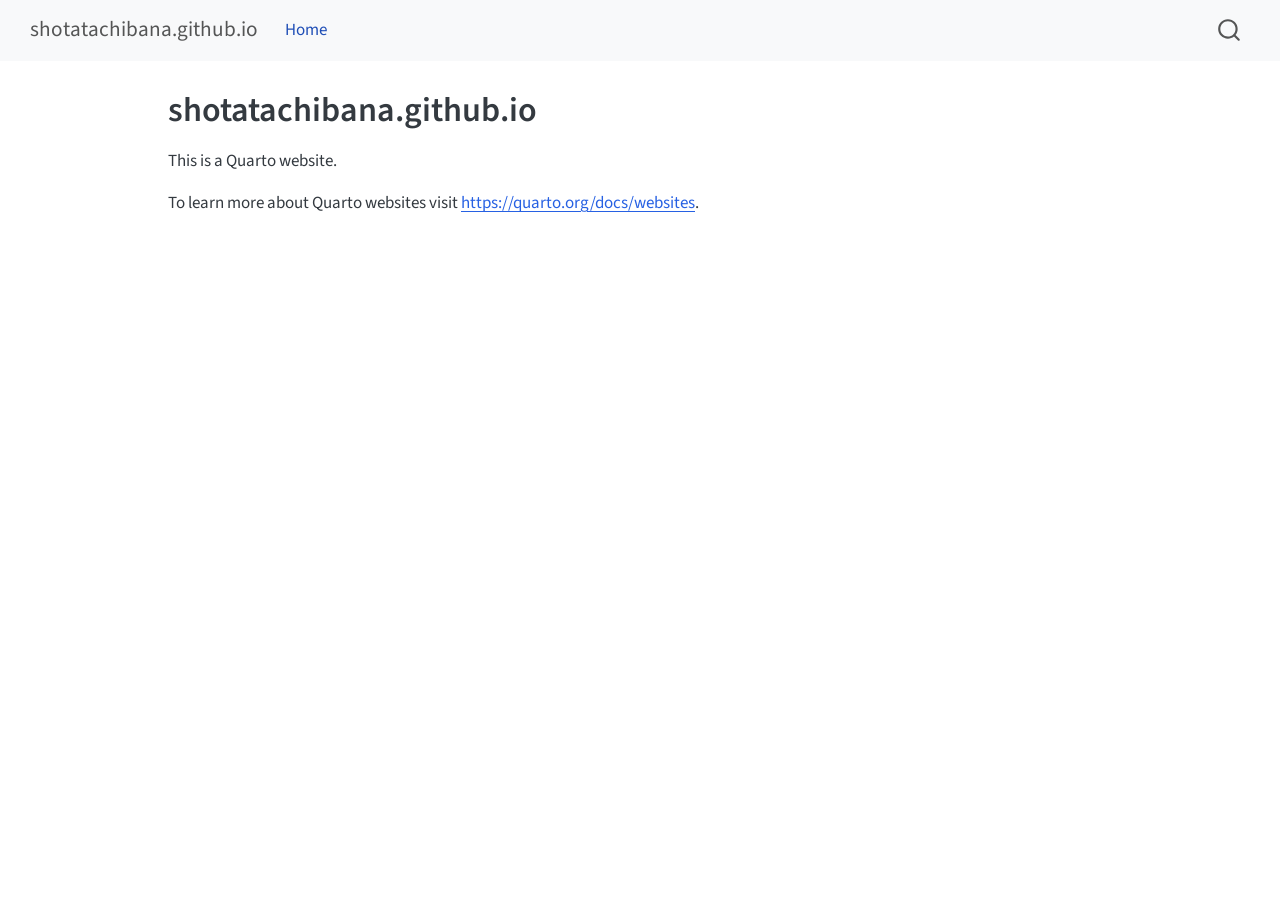
==== docs/index.html @ e4767925 "test" ====
<!DOCTYPE html>
<html xmlns="http://www.w3.org/1999/xhtml" lang="en" xml:lang="en"><head>

<meta charset="utf-8">
<meta name="generator" content="quarto-1.7.33">

<meta name="viewport" content="width=device-width, initial-scale=1.0, user-scalable=yes">


<title>shotatachibana.github.io</title>
<style>
code{white-space: pre-wrap;}
span.smallcaps{font-variant: small-caps;}
div.columns{display: flex; gap: min(4vw, 1.5em);}
div.column{flex: auto; overflow-x: auto;}
div.hanging-indent{margin-left: 1.5em; text-indent: -1.5em;}
ul.task-list{list-style: none;}
ul.task-list li input[type="checkbox"] {
  width: 0.8em;
  margin: 0 0.8em 0.2em -1em; /* quarto-specific, see https://github.com/quarto-dev/quarto-cli/issues/4556 */ 
  vertical-align: middle;
}
</style>


<script src="site_libs/quarto-nav/quarto-nav.js"></script>
<script src="site_libs/quarto-nav/headroom.min.js"></script>
<script src="site_libs/clipboard/clipboard.min.js"></script>
<script src="site_libs/quarto-search/autocomplete.umd.js"></script>
<script src="site_libs/quarto-search/fuse.min.js"></script>
<script src="site_libs/quarto-search/quarto-search.js"></script>
<meta name="quarto:offset" content="./">
<script src="site_libs/quarto-html/quarto.js" type="module"></script>
<script src="site_libs/quarto-html/tabsets/tabsets.js" type="module"></script>
<script src="site_libs/quarto-html/popper.min.js"></script>
<script src="site_libs/quarto-html/tippy.umd.min.js"></script>
<script src="site_libs/quarto-html/anchor.min.js"></script>
<link href="site_libs/quarto-html/tippy.css" rel="stylesheet">
<link href="site_libs/quarto-html/quarto-syntax-highlighting-ea385d0e468b0dd5ea5bf0780b1290d9.css" rel="stylesheet" id="quarto-text-highlighting-styles">
<script src="site_libs/bootstrap/bootstrap.min.js"></script>
<link href="site_libs/bootstrap/bootstrap-icons.css" rel="stylesheet">
<link href="site_libs/bootstrap/bootstrap-dfb324f25d9b1687192fa8be62ac8f9c.min.css" rel="stylesheet" append-hash="true" id="quarto-bootstrap" data-mode="light">
<script id="quarto-search-options" type="application/json">{
  "location": "navbar",
  "copy-button": false,
  "collapse-after": 3,
  "panel-placement": "end",
  "type": "overlay",
  "limit": 50,
  "keyboard-shortcut": [
    "f",
    "/",
    "s"
  ],
  "show-item-context": false,
  "language": {
    "search-no-results-text": "No results",
    "search-matching-documents-text": "matching documents",
    "search-copy-link-title": "Copy link to search",
    "search-hide-matches-text": "Hide additional matches",
    "search-more-match-text": "more match in this document",
    "search-more-matches-text": "more matches in this document",
    "search-clear-button-title": "Clear",
    "search-text-placeholder": "",
    "search-detached-cancel-button-title": "Cancel",
    "search-submit-button-title": "Submit",
    "search-label": "Search"
  }
}</script>


<link rel="stylesheet" href="styles.css">
</head>

<body class="nav-fixed quarto-light">

<div id="quarto-search-results"></div>
  <header id="quarto-header" class="headroom fixed-top">
    <nav class="navbar navbar-expand-lg " data-bs-theme="dark">
      <div class="navbar-container container-fluid">
      <div class="navbar-brand-container mx-auto">
    <a class="navbar-brand" href="./index.html">
    <span class="navbar-title">shotatachibana.github.io</span>
    </a>
  </div>
            <div id="quarto-search" class="" title="Search"></div>
          <button class="navbar-toggler" type="button" data-bs-toggle="collapse" data-bs-target="#navbarCollapse" aria-controls="navbarCollapse" role="menu" aria-expanded="false" aria-label="Toggle navigation" onclick="if (window.quartoToggleHeadroom) { window.quartoToggleHeadroom(); }">
  <span class="navbar-toggler-icon"></span>
</button>
          <div class="collapse navbar-collapse" id="navbarCollapse">
            <ul class="navbar-nav navbar-nav-scroll me-auto">
  <li class="nav-item">
    <a class="nav-link active" href="./index.html" aria-current="page"> 
<span class="menu-text">Home</span></a>
  </li>  
</ul>
          </div> <!-- /navcollapse -->
            <div class="quarto-navbar-tools">
</div>
      </div> <!-- /container-fluid -->
    </nav>
</header>
<!-- content -->
<div id="quarto-content" class="quarto-container page-columns page-rows-contents page-layout-article page-navbar">
<!-- sidebar -->
<!-- margin-sidebar -->
    <div id="quarto-margin-sidebar" class="sidebar margin-sidebar zindex-bottom">
        
    </div>
<!-- main -->
<main class="content" id="quarto-document-content">

<header id="title-block-header" class="quarto-title-block default">
<div class="quarto-title">
<h1 class="title">shotatachibana.github.io</h1>
</div>



<div class="quarto-title-meta">

    
  
    
  </div>
  


</header>


<p>This is a Quarto website.</p>
<p>To learn more about Quarto websites visit <a href="https://quarto.org/docs/websites" class="uri">https://quarto.org/docs/websites</a>.</p>



</main> <!-- /main -->
<script id="quarto-html-after-body" type="application/javascript">
  window.document.addEventListener("DOMContentLoaded", function (event) {
    const icon = "";
    const anchorJS = new window.AnchorJS();
    anchorJS.options = {
      placement: 'right',
      icon: icon
    };
    anchorJS.add('.anchored');
    const isCodeAnnotation = (el) => {
      for (const clz of el.classList) {
        if (clz.startsWith('code-annotation-')) {                     
          return true;
        }
      }
      return false;
    }
    const onCopySuccess = function(e) {
      // button target
      const button = e.trigger;
      // don't keep focus
      button.blur();
      // flash "checked"
      button.classList.add('code-copy-button-checked');
      var currentTitle = button.getAttribute("title");
      button.setAttribute("title", "Copied!");
      let tooltip;
      if (window.bootstrap) {
        button.setAttribute("data-bs-toggle", "tooltip");
        button.setAttribute("data-bs-placement", "left");
        button.setAttribute("data-bs-title", "Copied!");
        tooltip = new bootstrap.Tooltip(button, 
          { trigger: "manual", 
            customClass: "code-copy-button-tooltip",
            offset: [0, -8]});
        tooltip.show();    
      }
      setTimeout(function() {
        if (tooltip) {
          tooltip.hide();
          button.removeAttribute("data-bs-title");
          button.removeAttribute("data-bs-toggle");
          button.removeAttribute("data-bs-placement");
        }
        button.setAttribute("title", currentTitle);
        button.classList.remove('code-copy-button-checked');
      }, 1000);
      // clear code selection
      e.clearSelection();
    }
    const getTextToCopy = function(trigger) {
        const codeEl = trigger.previousElementSibling.cloneNode(true);
        for (const childEl of codeEl.children) {
          if (isCodeAnnotation(childEl)) {
            childEl.remove();
          }
        }
        return codeEl.innerText;
    }
    const clipboard = new window.ClipboardJS('.code-copy-button:not([data-in-quarto-modal])', {
      text: getTextToCopy
    });
    clipboard.on('success', onCopySuccess);
    if (window.document.getElementById('quarto-embedded-source-code-modal')) {
      const clipboardModal = new window.ClipboardJS('.code-copy-button[data-in-quarto-modal]', {
        text: getTextToCopy,
        container: window.document.getElementById('quarto-embedded-source-code-modal')
      });
      clipboardModal.on('success', onCopySuccess);
    }
      var localhostRegex = new RegExp(/^(?:http|https):\/\/localhost\:?[0-9]*\//);
      var mailtoRegex = new RegExp(/^mailto:/);
        var filterRegex = new RegExp('/' + window.location.host + '/');
      var isInternal = (href) => {
          return filterRegex.test(href) || localhostRegex.test(href) || mailtoRegex.test(href);
      }
      // Inspect non-navigation links and adorn them if external
     var links = window.document.querySelectorAll('a[href]:not(.nav-link):not(.navbar-brand):not(.toc-action):not(.sidebar-link):not(.sidebar-item-toggle):not(.pagination-link):not(.no-external):not([aria-hidden]):not(.dropdown-item):not(.quarto-navigation-tool):not(.about-link)');
      for (var i=0; i<links.length; i++) {
        const link = links[i];
        if (!isInternal(link.href)) {
          // undo the damage that might have been done by quarto-nav.js in the case of
          // links that we want to consider external
          if (link.dataset.originalHref !== undefined) {
            link.href = link.dataset.originalHref;
          }
        }
      }
    function tippyHover(el, contentFn, onTriggerFn, onUntriggerFn) {
      const config = {
        allowHTML: true,
        maxWidth: 500,
        delay: 100,
        arrow: false,
        appendTo: function(el) {
            return el.parentElement;
        },
        interactive: true,
        interactiveBorder: 10,
        theme: 'quarto',
        placement: 'bottom-start',
      };
      if (contentFn) {
        config.content = contentFn;
      }
      if (onTriggerFn) {
        config.onTrigger = onTriggerFn;
      }
      if (onUntriggerFn) {
        config.onUntrigger = onUntriggerFn;
      }
      window.tippy(el, config); 
    }
    const noterefs = window.document.querySelectorAll('a[role="doc-noteref"]');
    for (var i=0; i<noterefs.length; i++) {
      const ref = noterefs[i];
      tippyHover(ref, function() {
        // use id or data attribute instead here
        let href = ref.getAttribute('data-footnote-href') || ref.getAttribute('href');
        try { href = new URL(href).hash; } catch {}
        const id = href.replace(/^#\/?/, "");
        const note = window.document.getElementById(id);
        if (note) {
          return note.innerHTML;
        } else {
          return "";
        }
      });
    }
    const xrefs = window.document.querySelectorAll('a.quarto-xref');
    const processXRef = (id, note) => {
      // Strip column container classes
      const stripColumnClz = (el) => {
        el.classList.remove("page-full", "page-columns");
        if (el.children) {
          for (const child of el.children) {
            stripColumnClz(child);
          }
        }
      }
      stripColumnClz(note)
      if (id === null || id.startsWith('sec-')) {
        // Special case sections, only their first couple elements
        const container = document.createElement("div");
        if (note.children && note.children.length > 2) {
          container.appendChild(note.children[0].cloneNode(true));
          for (let i = 1; i < note.children.length; i++) {
            const child = note.children[i];
            if (child.tagName === "P" && child.innerText === "") {
              continue;
            } else {
              container.appendChild(child.cloneNode(true));
              break;
            }
          }
          if (window.Quarto?.typesetMath) {
            window.Quarto.typesetMath(container);
          }
          return container.innerHTML
        } else {
          if (window.Quarto?.typesetMath) {
            window.Quarto.typesetMath(note);
          }
          return note.innerHTML;
        }
      } else {
        // Remove any anchor links if they are present
        const anchorLink = note.querySelector('a.anchorjs-link');
        if (anchorLink) {
          anchorLink.remove();
        }
        if (window.Quarto?.typesetMath) {
          window.Quarto.typesetMath(note);
        }
        if (note.classList.contains("callout")) {
          return note.outerHTML;
        } else {
          return note.innerHTML;
        }
      }
    }
    for (var i=0; i<xrefs.length; i++) {
      const xref = xrefs[i];
      tippyHover(xref, undefined, function(instance) {
        instance.disable();
        let url = xref.getAttribute('href');
        let hash = undefined; 
        if (url.startsWith('#')) {
          hash = url;
        } else {
          try { hash = new URL(url).hash; } catch {}
        }
        if (hash) {
          const id = hash.replace(/^#\/?/, "");
          const note = window.document.getElementById(id);
          if (note !== null) {
            try {
              const html = processXRef(id, note.cloneNode(true));
              instance.setContent(html);
            } finally {
              instance.enable();
              instance.show();
            }
          } else {
            // See if we can fetch this
            fetch(url.split('#')[0])
            .then(res => res.text())
            .then(html => {
              const parser = new DOMParser();
              const htmlDoc = parser.parseFromString(html, "text/html");
              const note = htmlDoc.getElementById(id);
              if (note !== null) {
                const html = processXRef(id, note);
                instance.setContent(html);
              } 
            }).finally(() => {
              instance.enable();
              instance.show();
            });
          }
        } else {
          // See if we can fetch a full url (with no hash to target)
          // This is a special case and we should probably do some content thinning / targeting
          fetch(url)
          .then(res => res.text())
          .then(html => {
            const parser = new DOMParser();
            const htmlDoc = parser.parseFromString(html, "text/html");
            const note = htmlDoc.querySelector('main.content');
            if (note !== null) {
              // This should only happen for chapter cross references
              // (since there is no id in the URL)
              // remove the first header
              if (note.children.length > 0 && note.children[0].tagName === "HEADER") {
                note.children[0].remove();
              }
              const html = processXRef(null, note);
              instance.setContent(html);
            } 
          }).finally(() => {
            instance.enable();
            instance.show();
          });
        }
      }, function(instance) {
      });
    }
        let selectedAnnoteEl;
        const selectorForAnnotation = ( cell, annotation) => {
          let cellAttr = 'data-code-cell="' + cell + '"';
          let lineAttr = 'data-code-annotation="' +  annotation + '"';
          const selector = 'span[' + cellAttr + '][' + lineAttr + ']';
          return selector;
        }
        const selectCodeLines = (annoteEl) => {
          const doc = window.document;
          const targetCell = annoteEl.getAttribute("data-target-cell");
          const targetAnnotation = annoteEl.getAttribute("data-target-annotation");
          const annoteSpan = window.document.querySelector(selectorForAnnotation(targetCell, targetAnnotation));
          const lines = annoteSpan.getAttribute("data-code-lines").split(",");
          const lineIds = lines.map((line) => {
            return targetCell + "-" + line;
          })
          let top = null;
          let height = null;
          let parent = null;
          if (lineIds.length > 0) {
              //compute the position of the single el (top and bottom and make a div)
              const el = window.document.getElementById(lineIds[0]);
              top = el.offsetTop;
              height = el.offsetHeight;
              parent = el.parentElement.parentElement;
            if (lineIds.length > 1) {
              const lastEl = window.document.getElementById(lineIds[lineIds.length - 1]);
              const bottom = lastEl.offsetTop + lastEl.offsetHeight;
              height = bottom - top;
            }
            if (top !== null && height !== null && parent !== null) {
              // cook up a div (if necessary) and position it 
              let div = window.document.getElementById("code-annotation-line-highlight");
              if (div === null) {
                div = window.document.createElement("div");
                div.setAttribute("id", "code-annotation-line-highlight");
                div.style.position = 'absolute';
                parent.appendChild(div);
              }
              div.style.top = top - 2 + "px";
              div.style.height = height + 4 + "px";
              div.style.left = 0;
              let gutterDiv = window.document.getElementById("code-annotation-line-highlight-gutter");
              if (gutterDiv === null) {
                gutterDiv = window.document.createElement("div");
                gutterDiv.setAttribute("id", "code-annotation-line-highlight-gutter");
                gutterDiv.style.position = 'absolute';
                const codeCell = window.document.getElementById(targetCell);
                const gutter = codeCell.querySelector('.code-annotation-gutter');
                gutter.appendChild(gutterDiv);
              }
              gutterDiv.style.top = top - 2 + "px";
              gutterDiv.style.height = height + 4 + "px";
            }
            selectedAnnoteEl = annoteEl;
          }
        };
        const unselectCodeLines = () => {
          const elementsIds = ["code-annotation-line-highlight", "code-annotation-line-highlight-gutter"];
          elementsIds.forEach((elId) => {
            const div = window.document.getElementById(elId);
            if (div) {
              div.remove();
            }
          });
          selectedAnnoteEl = undefined;
        };
          // Handle positioning of the toggle
      window.addEventListener(
        "resize",
        throttle(() => {
          elRect = undefined;
          if (selectedAnnoteEl) {
            selectCodeLines(selectedAnnoteEl);
          }
        }, 10)
      );
      function throttle(fn, ms) {
      let throttle = false;
      let timer;
        return (...args) => {
          if(!throttle) { // first call gets through
              fn.apply(this, args);
              throttle = true;
          } else { // all the others get throttled
              if(timer) clearTimeout(timer); // cancel #2
              timer = setTimeout(() => {
                fn.apply(this, args);
                timer = throttle = false;
              }, ms);
          }
        };
      }
        // Attach click handler to the DT
        const annoteDls = window.document.querySelectorAll('dt[data-target-cell]');
        for (const annoteDlNode of annoteDls) {
          annoteDlNode.addEventListener('click', (event) => {
            const clickedEl = event.target;
            if (clickedEl !== selectedAnnoteEl) {
              unselectCodeLines();
              const activeEl = window.document.querySelector('dt[data-target-cell].code-annotation-active');
              if (activeEl) {
                activeEl.classList.remove('code-annotation-active');
              }
              selectCodeLines(clickedEl);
              clickedEl.classList.add('code-annotation-active');
            } else {
              // Unselect the line
              unselectCodeLines();
              clickedEl.classList.remove('code-annotation-active');
            }
          });
        }
    const findCites = (el) => {
      const parentEl = el.parentElement;
      if (parentEl) {
        const cites = parentEl.dataset.cites;
        if (cites) {
          return {
            el,
            cites: cites.split(' ')
          };
        } else {
          return findCites(el.parentElement)
        }
      } else {
        return undefined;
      }
    };
    var bibliorefs = window.document.querySelectorAll('a[role="doc-biblioref"]');
    for (var i=0; i<bibliorefs.length; i++) {
      const ref = bibliorefs[i];
      const citeInfo = findCites(ref);
      if (citeInfo) {
        tippyHover(citeInfo.el, function() {
          var popup = window.document.createElement('div');
          citeInfo.cites.forEach(function(cite) {
            var citeDiv = window.document.createElement('div');
            citeDiv.classList.add('hanging-indent');
            citeDiv.classList.add('csl-entry');
            var biblioDiv = window.document.getElementById('ref-' + cite);
            if (biblioDiv) {
              citeDiv.innerHTML = biblioDiv.innerHTML;
            }
            popup.appendChild(citeDiv);
          });
          return popup.innerHTML;
        });
      }
    }
  });
  </script>
</div> <!-- /content -->




</body></html>
---- docs/site_libs/quarto-html/tippy.css ----
.tippy-box[data-animation=fade][data-state=hidden]{opacity:0}[data-tippy-root]{max-width:calc(100vw - 10px)}.tippy-box{position:relative;background-color:#333;color:#fff;border-radius:4px;font-size:14px;line-height:1.4;white-space:normal;outline:0;transition-property:transform,visibility,opacity}.tippy-box[data-placement^=top]>.tippy-arrow{bottom:0}.tippy-box[data-placement^=top]>.tippy-arrow:before{bottom:-7px;left:0;border-width:8px 8px 0;border-top-color:initial;transform-origin:center top}.tippy-box[data-placement^=bottom]>.tippy-arrow{top:0}.tippy-box[data-placement^=bottom]>.tippy-arrow:before{top:-7px;left:0;border-width:0 8px 8px;border-bottom-color:initial;transform-origin:center bottom}.tippy-box[data-placement^=left]>.tippy-arrow{right:0}.tippy-box[data-placement^=left]>.tippy-arrow:before{border-width:8px 0 8px 8px;border-left-color:initial;right:-7px;transform-origin:center left}.tippy-box[data-placement^=right]>.tippy-arrow{left:0}.tippy-box[data-placement^=right]>.tippy-arrow:before{left:-7px;border-width:8px 8px 8px 0;border-right-color:initial;transform-origin:center right}.tippy-box[data-inertia][data-state=visible]{transition-timing-function:cubic-bezier(.54,1.5,.38,1.11)}.tippy-arrow{width:16px;height:16px;color:#333}.tippy-arrow:before{content:"";position:absolute;border-color:transparent;border-style:solid}.tippy-content{position:relative;padding:5px 9px;z-index:1}
---- docs/site_libs/quarto-html/quarto-syntax-highlighting-ea385d0e468b0dd5ea5bf0780b1290d9.css ----
/* quarto syntax highlight colors */
:root {
  --quarto-hl-ot-color: #003B4F;
  --quarto-hl-at-color: #657422;
  --quarto-hl-ss-color: #20794D;
  --quarto-hl-an-color: #5E5E5E;
  --quarto-hl-fu-color: #4758AB;
  --quarto-hl-st-color: #20794D;
  --quarto-hl-cf-color: #003B4F;
  --quarto-hl-op-color: #5E5E5E;
  --quarto-hl-er-color: #AD0000;
  --quarto-hl-bn-color: #AD0000;
  --quarto-hl-al-color: #AD0000;
  --quarto-hl-va-color: #111111;
  --quarto-hl-bu-color: inherit;
  --quarto-hl-ex-color: inherit;
  --quarto-hl-pp-color: #AD0000;
  --quarto-hl-in-color: #5E5E5E;
  --quarto-hl-vs-color: #20794D;
  --quarto-hl-wa-color: #5E5E5E;
  --quarto-hl-do-color: #5E5E5E;
  --quarto-hl-im-color: #00769E;
  --quarto-hl-ch-color: #20794D;
  --quarto-hl-dt-color: #AD0000;
  --quarto-hl-fl-color: #AD0000;
  --quarto-hl-co-color: #5E5E5E;
  --quarto-hl-cv-color: #5E5E5E;
  --quarto-hl-cn-color: #8f5902;
  --quarto-hl-sc-color: #5E5E5E;
  --quarto-hl-dv-color: #AD0000;
  --quarto-hl-kw-color: #003B4F;
}

/* other quarto variables */
:root {
  --quarto-font-monospace: SFMono-Regular, Menlo, Monaco, Consolas, "Liberation Mono", "Courier New", monospace;
}

/* syntax highlight based on Pandoc's rules */
pre > code.sourceCode > span {
  color: #003B4F;
}

code.sourceCode > span {
  color: #003B4F;
}

div.sourceCode,
div.sourceCode pre.sourceCode {
  color: #003B4F;
}

/* Normal */
code span {
  color: #003B4F;
}

/* Alert */
code span.al {
  color: #AD0000;
  font-style: inherit;
}

/* Annotation */
code span.an {
  color: #5E5E5E;
  font-style: inherit;
}

/* Attribute */
code span.at {
  color: #657422;
  font-style: inherit;
}

/* BaseN */
code span.bn {
  color: #AD0000;
  font-style: inherit;
}

/* BuiltIn */
code span.bu {
  font-style: inherit;
}

/* ControlFlow */
code span.cf {
  color: #003B4F;
  font-weight: bold;
  font-style: inherit;
}

/* Char */
code span.ch {
  color: #20794D;
  font-style: inherit;
}

/* Constant */
code span.cn {
  color: #8f5902;
  font-style: inherit;
}

/* Comment */
code span.co {
  color: #5E5E5E;
  font-style: inherit;
}

/* CommentVar */
code span.cv {
  color: #5E5E5E;
  font-style: italic;
}

/* Documentation */
code span.do {
  color: #5E5E5E;
  font-style: italic;
}

/* DataType */
code span.dt {
  color: #AD0000;
  font-style: inherit;
}

/* DecVal */
code span.dv {
  color: #AD0000;
  font-style: inherit;
}

/* Error */
code span.er {
  color: #AD0000;
  font-style: inherit;
}

/* Extension */
code span.ex {
  font-style: inherit;
}

/* Float */
code span.fl {
  color: #AD0000;
  font-style: inherit;
}

/* Function */
code span.fu {
  color: #4758AB;
  font-style: inherit;
}

/* Import */
code span.im {
  color: #00769E;
  font-style: inherit;
}

/* Information */
code span.in {
  color: #5E5E5E;
  font-style: inherit;
}

/* Keyword */
code span.kw {
  color: #003B4F;
  font-weight: bold;
  font-style: inherit;
}

/* Operator */
code span.op {
  color: #5E5E5E;
  font-style: inherit;
}

/* Other */
code span.ot {
  color: #003B4F;
  font-style: inherit;
}

/* Preprocessor */
code span.pp {
  color: #AD0000;
  font-style: inherit;
}

/* SpecialChar */
code span.sc {
  color: #5E5E5E;
  font-style: inherit;
}

/* SpecialString */
code span.ss {
  color: #20794D;
  font-style: inherit;
}

/* String */
code span.st {
  color: #20794D;
  font-style: inherit;
}

/* Variable */
code span.va {
  color: #111111;
  font-style: inherit;
}

/* VerbatimString */
code span.vs {
  color: #20794D;
  font-style: inherit;
}

/* Warning */
code span.wa {
  color: #5E5E5E;
  font-style: italic;
}

.prevent-inlining {
  content: "</";
}

/*# sourceMappingURL=538754cbb4183396a2435bcb80637e05.css.map */
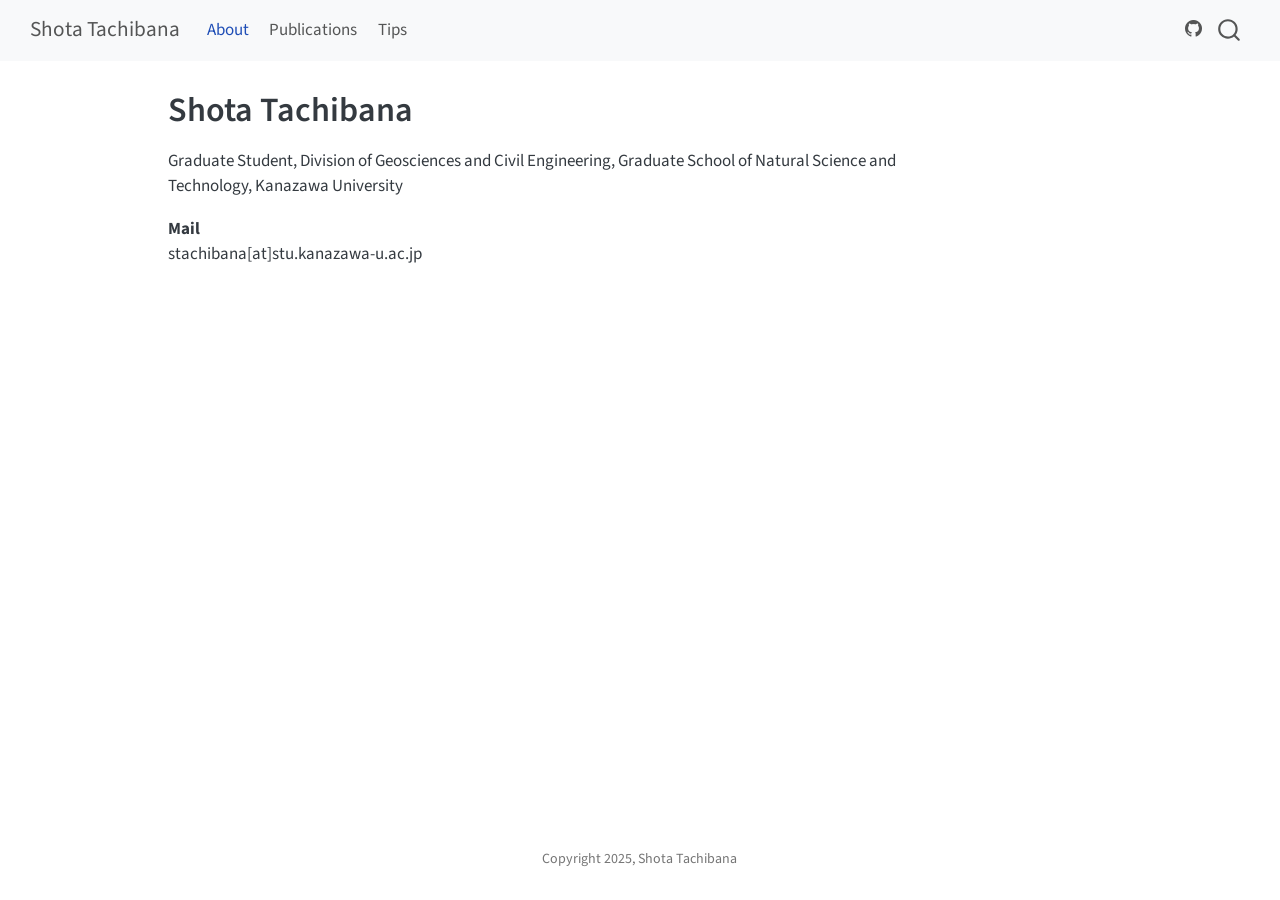
==== commit 758e194f: "Update navigation and content structure; add GitHub link and tips page" ====
--- a/docs/index.html
+++ b/docs/index.html
@@ -7,7 +7,7 @@
 <meta name="viewport" content="width=device-width, initial-scale=1.0, user-scalable=yes">
 
 
-<title>shotatachibana.github.io</title>
+<title>Shota Tachibana</title>
 <style>
 code{white-space: pre-wrap;}
 span.smallcaps{font-variant: small-caps;}
@@ -67,6 +67,15 @@
     "search-label": "Search"
   }
 }</script>
+<script async="" src="https://www.googletagmanager.com/gtag/js?id=G-ZD4MJZ2MYG"></script>
+
+<script type="text/javascript">
+
+window.dataLayer = window.dataLayer || [];
+function gtag(){dataLayer.push(arguments);}
+gtag('js', new Date());
+gtag('config', 'G-ZD4MJZ2MYG', { 'anonymize_ip': true});
+</script>
 
 
 <link rel="stylesheet" href="styles.css">
@@ -80,7 +89,7 @@
       <div class="navbar-container container-fluid">
       <div class="navbar-brand-container mx-auto">
     <a class="navbar-brand" href="./index.html">
-    <span class="navbar-title">shotatachibana.github.io</span>
+    <span class="navbar-title">Shota Tachibana</span>
     </a>
   </div>
             <div id="quarto-search" class="" title="Search"></div>
@@ -91,11 +100,20 @@
             <ul class="navbar-nav navbar-nav-scroll me-auto">
   <li class="nav-item">
     <a class="nav-link active" href="./index.html" aria-current="page"> 
-<span class="menu-text">Home</span></a>
+<span class="menu-text">About</span></a>
+  </li>  
+  <li class="nav-item">
+    <a class="nav-link" href="./publications.html"> 
+<span class="menu-text">Publications</span></a>
+  </li>  
+  <li class="nav-item">
+    <a class="nav-link" href="https://shotatachibana.github.io/tips/"> 
+<span class="menu-text">Tips</span></a>
   </li>  
 </ul>
           </div> <!-- /navcollapse -->
             <div class="quarto-navbar-tools">
+    <a href="https://github.com/shotatachibana" title="" class="quarto-navigation-tool px-1" aria-label=""><i class="bi bi-github"></i></a>
 </div>
       </div> <!-- /container-fluid -->
     </nav>
@@ -112,7 +130,7 @@
 
 <header id="title-block-header" class="quarto-title-block default">
 <div class="quarto-title">
-<h1 class="title">shotatachibana.github.io</h1>
+<h1 class="title">Shota Tachibana</h1>
 </div>
 
 
@@ -129,8 +147,9 @@
 </header>
 
 
-<p>This is a Quarto website.</p>
-<p>To learn more about Quarto websites visit <a href="https://quarto.org/docs/websites" class="uri">https://quarto.org/docs/websites</a>.</p>
+<p>Graduate Student, Division of Geosciences and Civil Engineering, Graduate School of Natural Science and Technology, Kanazawa University</p>
+<p><strong>Mail</strong><br>
+stachibana[at]stu.kanazawa-u.ac.jp</p>
 
 
 
@@ -535,6 +554,19 @@
   });
   </script>
 </div> <!-- /content -->
+<footer class="footer">
+  <div class="nav-footer">
+    <div class="nav-footer-left">
+      &nbsp;
+    </div>   
+    <div class="nav-footer-center">
+<p>Copyright 2025, Shota Tachibana</p>
+</div>
+    <div class="nav-footer-right">
+      &nbsp;
+    </div>
+  </div>
+</footer>
 
 
 
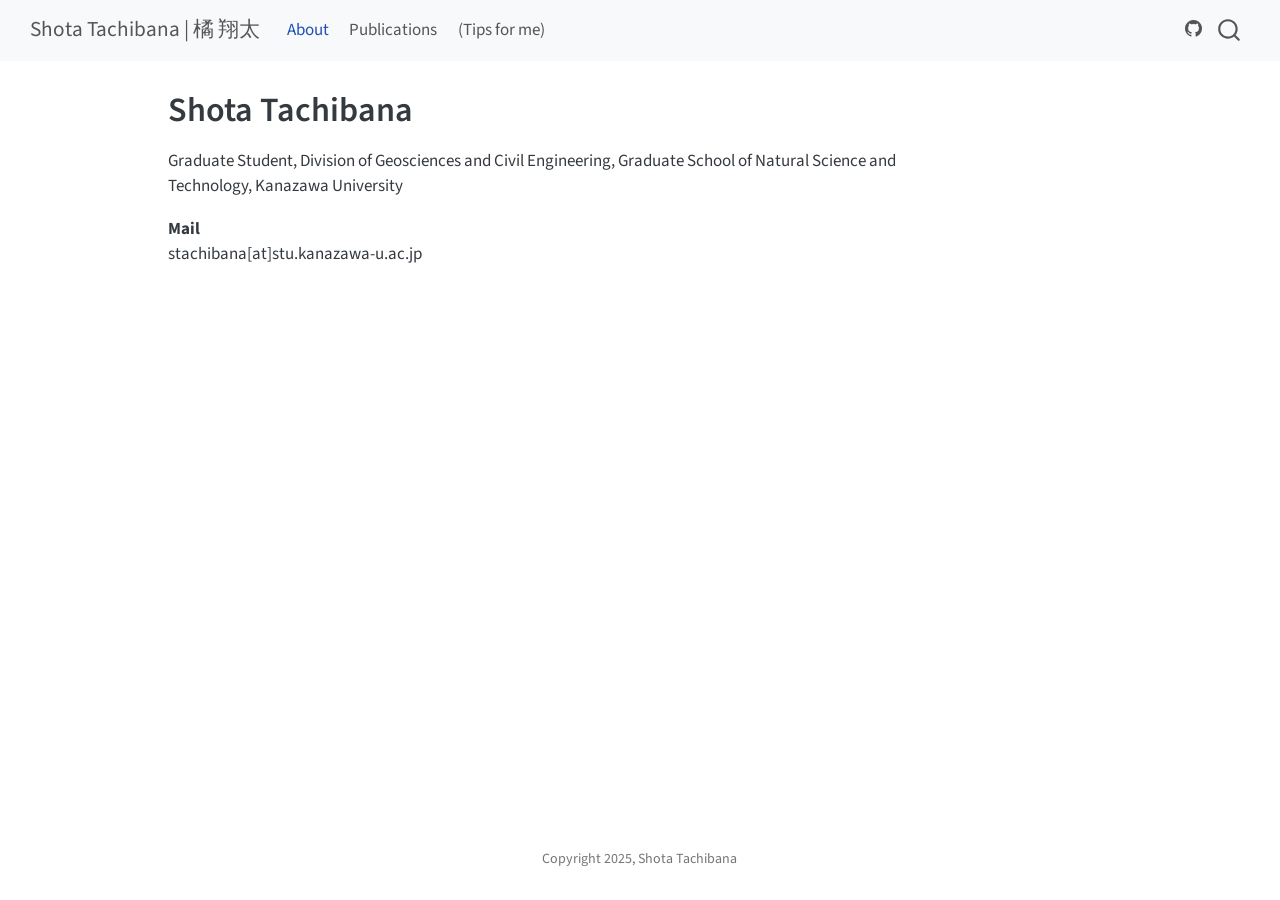
==== commit f0d54fd0: "sub" ====
--- a/docs/index.html
+++ b/docs/index.html
@@ -7,7 +7,7 @@
 <meta name="viewport" content="width=device-width, initial-scale=1.0, user-scalable=yes">
 
 
-<title>Shota Tachibana</title>
+<title>Shota Tachibana – Shota Tachibana | 橘 翔太</title>
 <style>
 code{white-space: pre-wrap;}
 span.smallcaps{font-variant: small-caps;}
@@ -89,7 +89,7 @@
       <div class="navbar-container container-fluid">
       <div class="navbar-brand-container mx-auto">
     <a class="navbar-brand" href="./index.html">
-    <span class="navbar-title">Shota Tachibana</span>
+    <span class="navbar-title">Shota Tachibana | 橘 翔太</span>
     </a>
   </div>
             <div id="quarto-search" class="" title="Search"></div>
@@ -108,7 +108,7 @@
   </li>  
   <li class="nav-item">
     <a class="nav-link" href="https://shotatachibana.github.io/tips/"> 
-<span class="menu-text">Tips</span></a>
+<span class="menu-text">(Tips for me)</span></a>
   </li>  
 </ul>
           </div> <!-- /navcollapse -->
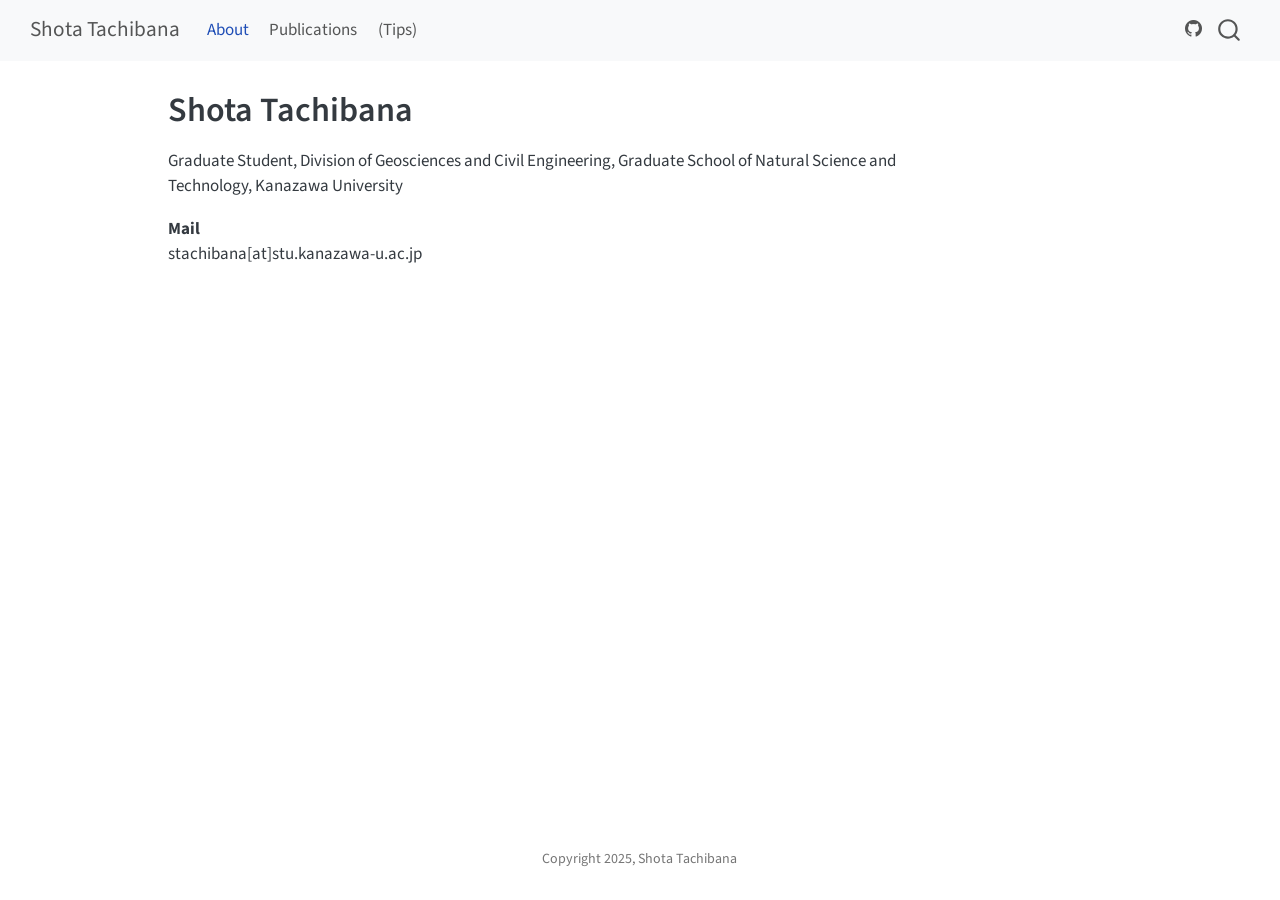
==== commit 66df9fc1: "bb" ====
--- a/docs/index.html
+++ b/docs/index.html
@@ -7,7 +7,7 @@
 <meta name="viewport" content="width=device-width, initial-scale=1.0, user-scalable=yes">
 
 
-<title>Shota Tachibana – Shota Tachibana | 橘 翔太</title>
+<title>Shota Tachibana</title>
 <style>
 code{white-space: pre-wrap;}
 span.smallcaps{font-variant: small-caps;}
@@ -89,7 +89,7 @@
       <div class="navbar-container container-fluid">
       <div class="navbar-brand-container mx-auto">
     <a class="navbar-brand" href="./index.html">
-    <span class="navbar-title">Shota Tachibana | 橘 翔太</span>
+    <span class="navbar-title">Shota Tachibana</span>
     </a>
   </div>
             <div id="quarto-search" class="" title="Search"></div>
@@ -107,8 +107,8 @@
 <span class="menu-text">Publications</span></a>
   </li>  
   <li class="nav-item">
-    <a class="nav-link" href="https://shotatachibana.github.io/tips/"> 
-<span class="menu-text">(Tips for me)</span></a>
+    <a class="nav-link" href="https://shotatachibana.github.io/tips/docs/a_intro.html"> 
+<span class="menu-text">(Tips)</span></a>
   </li>  
 </ul>
           </div> <!-- /navcollapse -->
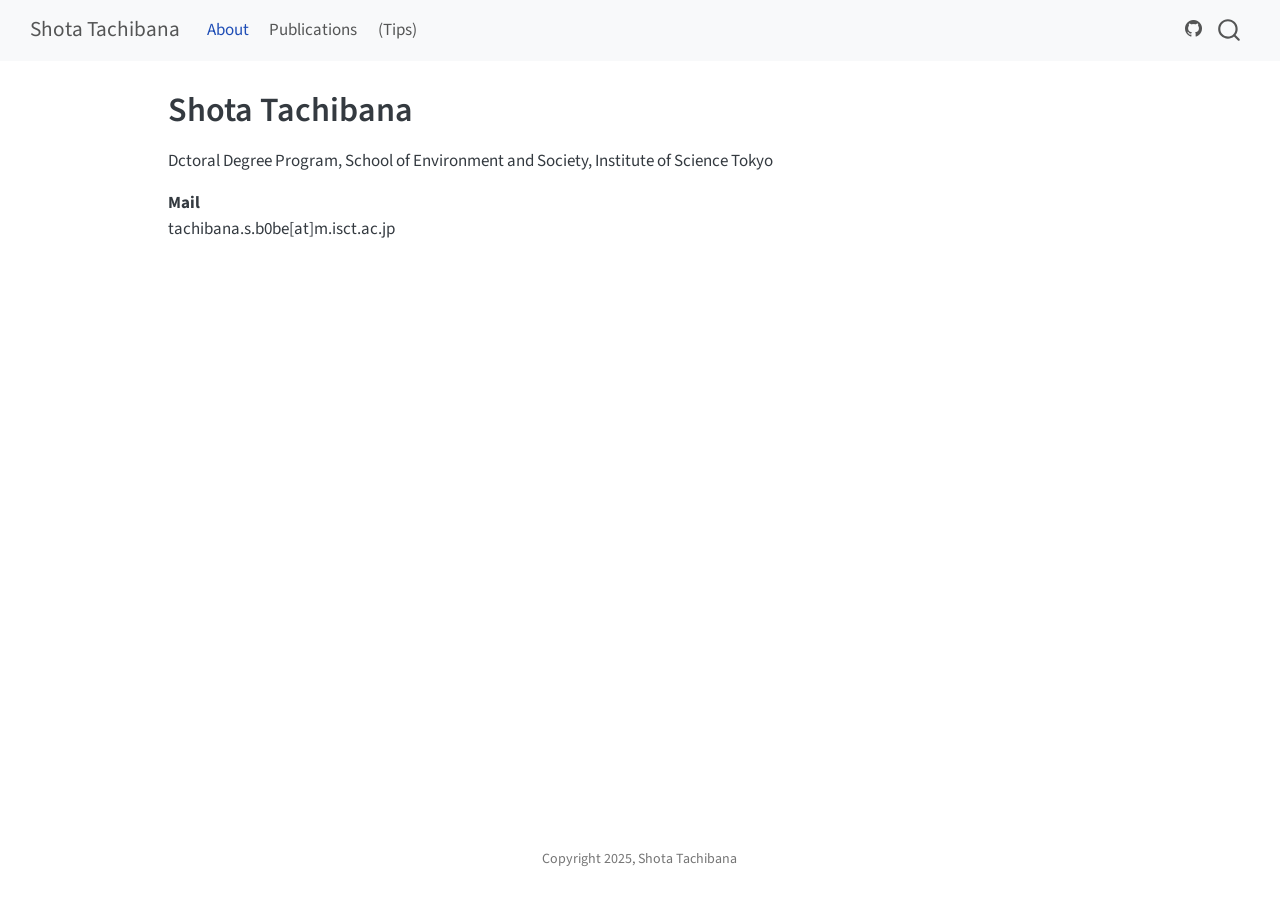
==== commit 0114a7b6: "Update contact information and affiliation details" ====
--- a/docs/index.html
+++ b/docs/index.html
@@ -107,7 +107,7 @@
 <span class="menu-text">Publications</span></a>
   </li>  
   <li class="nav-item">
-    <a class="nav-link" href="https://shotatachibana.github.io/tips/docs/a_intro.html"> 
+    <a class="nav-link" href="https://shotatachibana.github.io/tips/a_intro.html"> 
 <span class="menu-text">(Tips)</span></a>
   </li>  
 </ul>
@@ -147,9 +147,9 @@
 </header>
 
 
-<p>Graduate Student, Division of Geosciences and Civil Engineering, Graduate School of Natural Science and Technology, Kanazawa University</p>
+<p>Dctoral Degree Program, School of Environment and Society, Institute of Science Tokyo</p>
 <p><strong>Mail</strong><br>
-stachibana[at]stu.kanazawa-u.ac.jp</p>
+tachibana.s.b0be[at]m.isct.ac.jp</p>
 
 
 
@@ -571,4 +571,4 @@
 
 
 
-</body></html>+</body></html>
